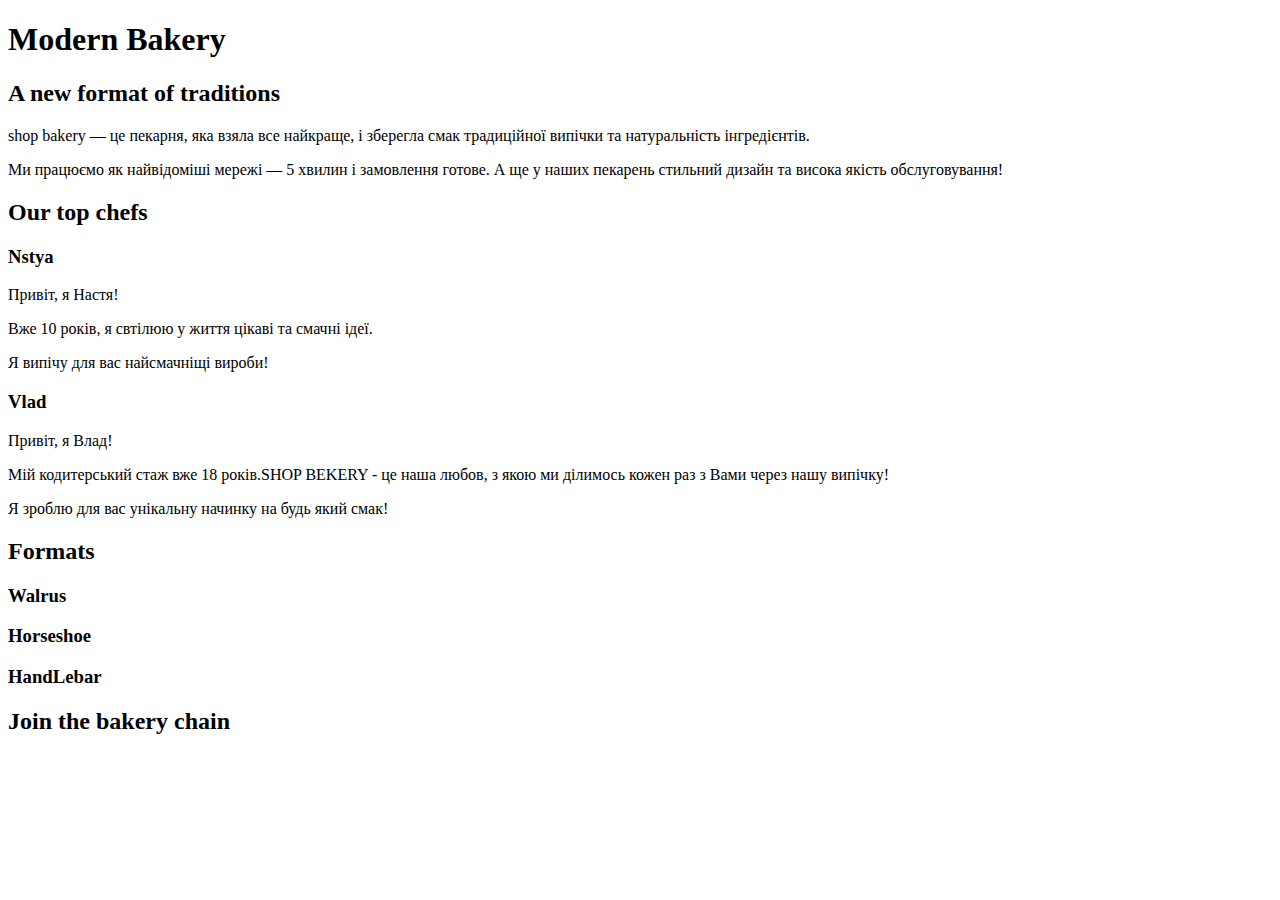
==== index.html @ a4361ac1 "Add files via upload" ====
<!DOCTYPE html>
<html lang="uk">
  <head>
    <meta charset="UTF-8" />
    <meta name="viewport" content="width=device-width, initial-scale=1.0" />
    <title>Modern Bakery</title>
  </head>

  <body>
    <header>
      <nav>
        <!-- logo andmenu -->
      </nav>
      <!-- call to action -->
    </header>
    <main>
      <section>
        <h1>Modern Bakery</h1>
      </section>
      <section>
        <h2>A new format of traditions</h2>
        <p>
          <span>shop bakery</span> — це пекарня, яка взяла все найкраще, і
          зберегла смак традиційної випічки та натуральність інгредієнтів.
        </p>
        <p>
          Ми працюємо як найвідоміші мережі —
          <span>5 хвилин і замовлення готове</span>. А ще у наших пекарень
          стильний дизайн та висока якість обслуговування!
        </p>
      </section>
      <section>
        <h2>Our top chefs</h2>
        <article>
          <h3>Nstya</h3>
          <p>Привіт, я Настя!</p>
          <p>Вже 10 років, я свтілюю у життя цікаві та смачні ідеї.</p>
          <p>Я випічу для вас найсмачніщі вироби!</p>
        </article>
        <article>
          <h3>Vlad</h3>
          <p>Привіт, я Влад!</p>
          <p>
            Мій кодитерський стаж вже 18 років.SHOP BEKERY - це наша любов, з
            якою ми ділимось кожен раз з Вами через нашу випічку!
          </p>
          <p>Я зроблю для вас унікальну начинку на будь який смак!</p>
        </article>
      </section>
      <section>
        <h2>Formats</h2>
        <article>
          <h3 lang="en">Walrus</h3>
        </article>
        <article>
          <h3 lang="en">Horseshoe</h3>
        </article>
        <article>
          <h3 lang="en">HandLebar</h3>
        </article>
      </section>
      <section>
        <h2>Join the bakery chain</h2>
      </section>
    </main>
    <footer></footer>
  </body>
</html>
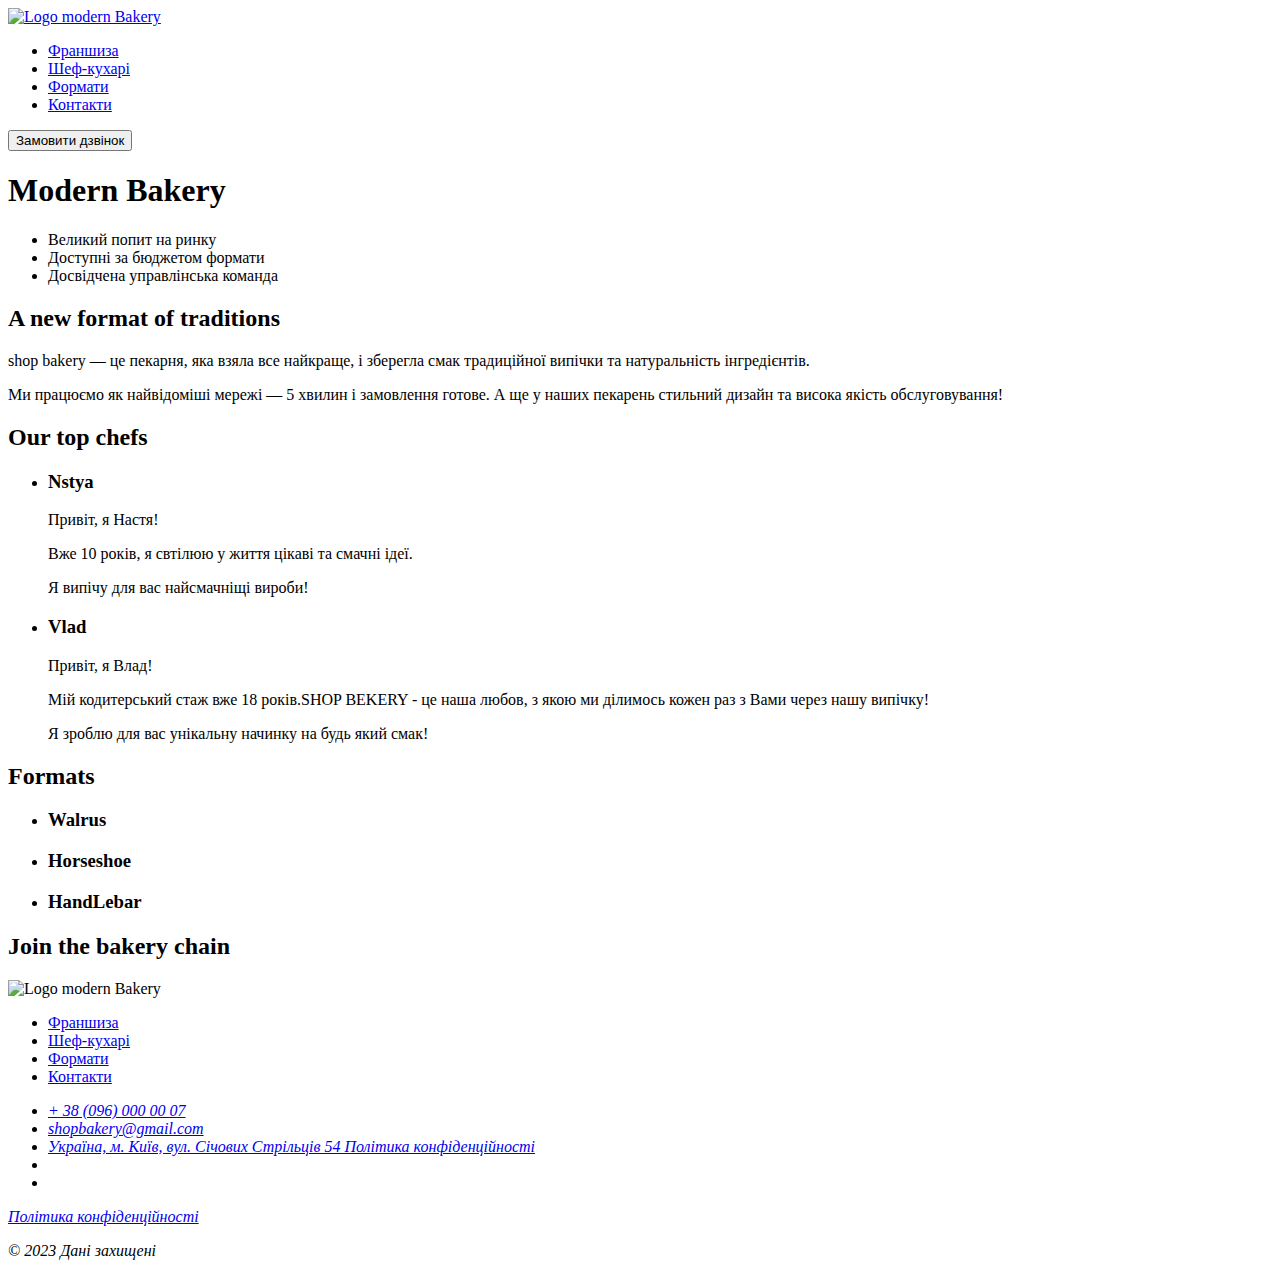
==== commit edfe150e: "Add files via upload" ====
--- a/index.html
+++ b/index.html
@@ -9,15 +9,29 @@
   <body>
     <header>
       <nav>
-        <!-- logo andmenu -->
+        <a href="#">
+          <img src="./imeges/logo.svg" alt=" Logo modern Bakery" />
+        </a>
+
+        <ul>
+          <li><a href="#">Франшиза</a></li>
+          <li><a href="#">Шеф-кухарі</a></li>
+          <li><a href="#">Формати</a></li>
+          <li><a href="#">Контакти</a></li>
+        </ul>
       </nav>
-      <!-- call to action -->
+      <button type="button">Замовити дзвінок</button>
     </header>
     <main>
       <section>
         <h1>Modern Bakery</h1>
       </section>
       <section>
+        <ul>
+          <li>Великий попит на ринку</li>
+          <li>Доступні за бюджетом формати</li>
+          <li>Досвідчена управлінська команда</li>
+        </ul>
         <h2>A new format of traditions</h2>
         <p>
           <span>shop bakery</span> — це пекарня, яка взяла все найкраще, і
@@ -31,38 +45,88 @@
       </section>
       <section>
         <h2>Our top chefs</h2>
-        <article>
-          <h3>Nstya</h3>
-          <p>Привіт, я Настя!</p>
-          <p>Вже 10 років, я свтілюю у життя цікаві та смачні ідеї.</p>
-          <p>Я випічу для вас найсмачніщі вироби!</p>
-        </article>
-        <article>
-          <h3>Vlad</h3>
-          <p>Привіт, я Влад!</p>
-          <p>
-            Мій кодитерський стаж вже 18 років.SHOP BEKERY - це наша любов, з
-            якою ми ділимось кожен раз з Вами через нашу випічку!
-          </p>
-          <p>Я зроблю для вас унікальну начинку на будь який смак!</p>
-        </article>
+        <ul>
+          <li>
+            <article>
+              <h3>Nstya</h3>
+              <p>Привіт, я Настя!</p>
+              <p>Вже 10 років, я свтілюю у життя цікаві та смачні ідеї.</p>
+              <p>Я випічу для вас найсмачніщі вироби!</p>
+            </article>
+          </li>
+          <li>
+            <article>
+              <h3>Vlad</h3>
+              <p>Привіт, я Влад!</p>
+              <p>
+                Мій кодитерський стаж вже 18 років.SHOP BEKERY - це наша любов,
+                з якою ми ділимось кожен раз з Вами через нашу випічку!
+              </p>
+              <p>Я зроблю для вас унікальну начинку на будь який смак!</p>
+            </article>
+          </li>
+        </ul>
       </section>
       <section>
         <h2>Formats</h2>
-        <article>
-          <h3 lang="en">Walrus</h3>
-        </article>
-        <article>
-          <h3 lang="en">Horseshoe</h3>
-        </article>
-        <article>
-          <h3 lang="en">HandLebar</h3>
-        </article>
+        <ul>
+          <li>
+            <article>
+              <h3 lang="en">Walrus</h3>
+            </article>
+          </li>
+          <li>
+            <article>
+              <h3 lang="en">Horseshoe</h3>
+            </article>
+          </li>
+          <li>
+            <article>
+              <h3 lang="en">HandLebar</h3>
+            </article>
+          </li>
+        </ul>
       </section>
       <section>
         <h2>Join the bakery chain</h2>
       </section>
     </main>
-    <footer></footer>
+    <footer>
+      <nav>
+        <img src="./imeges/logo.svg" alt=" Logo modern Bakery" />
+        <ul>
+          <li><a href="#">Франшиза</a></li>
+          <li><a href="#">Шеф-кухарі</a></li>
+          <li><a href="#">Формати</a></li>
+          <li><a href="#">Контакти</a></li>
+        </ul>
+      </nav>
+      <address>
+        <ul>
+          <li><a href="tel:+380960000007">+ 38 (096) 000 00 07</a></li>
+          <li>
+            <a href="mailto:shopbakery@gmail.com">shopbakery@gmail.com</a>
+          </li>
+          <li>
+            <a href="https://maps.app.goo.gl/or62ycUtykwiaxdE9" target="_blank"
+              >Україна, м. Київ, вул. Січових Стрільців 54 Політика
+              конфіденційності
+            </a>
+          </li>
+          <li>
+            <a href="#">
+              <!-- FAcebook icon -->
+            </a>
+          </li>
+          <li>
+            <a href="#">
+              <!-- Instagram icon -->
+            </a>
+          </li>
+        </ul>
+        <a href="#" target="_blank">Політика конфіденційності</a>
+        <p>© 2023 Дані захищені</p>
+      </address>
+    </footer>
   </body>
 </html>
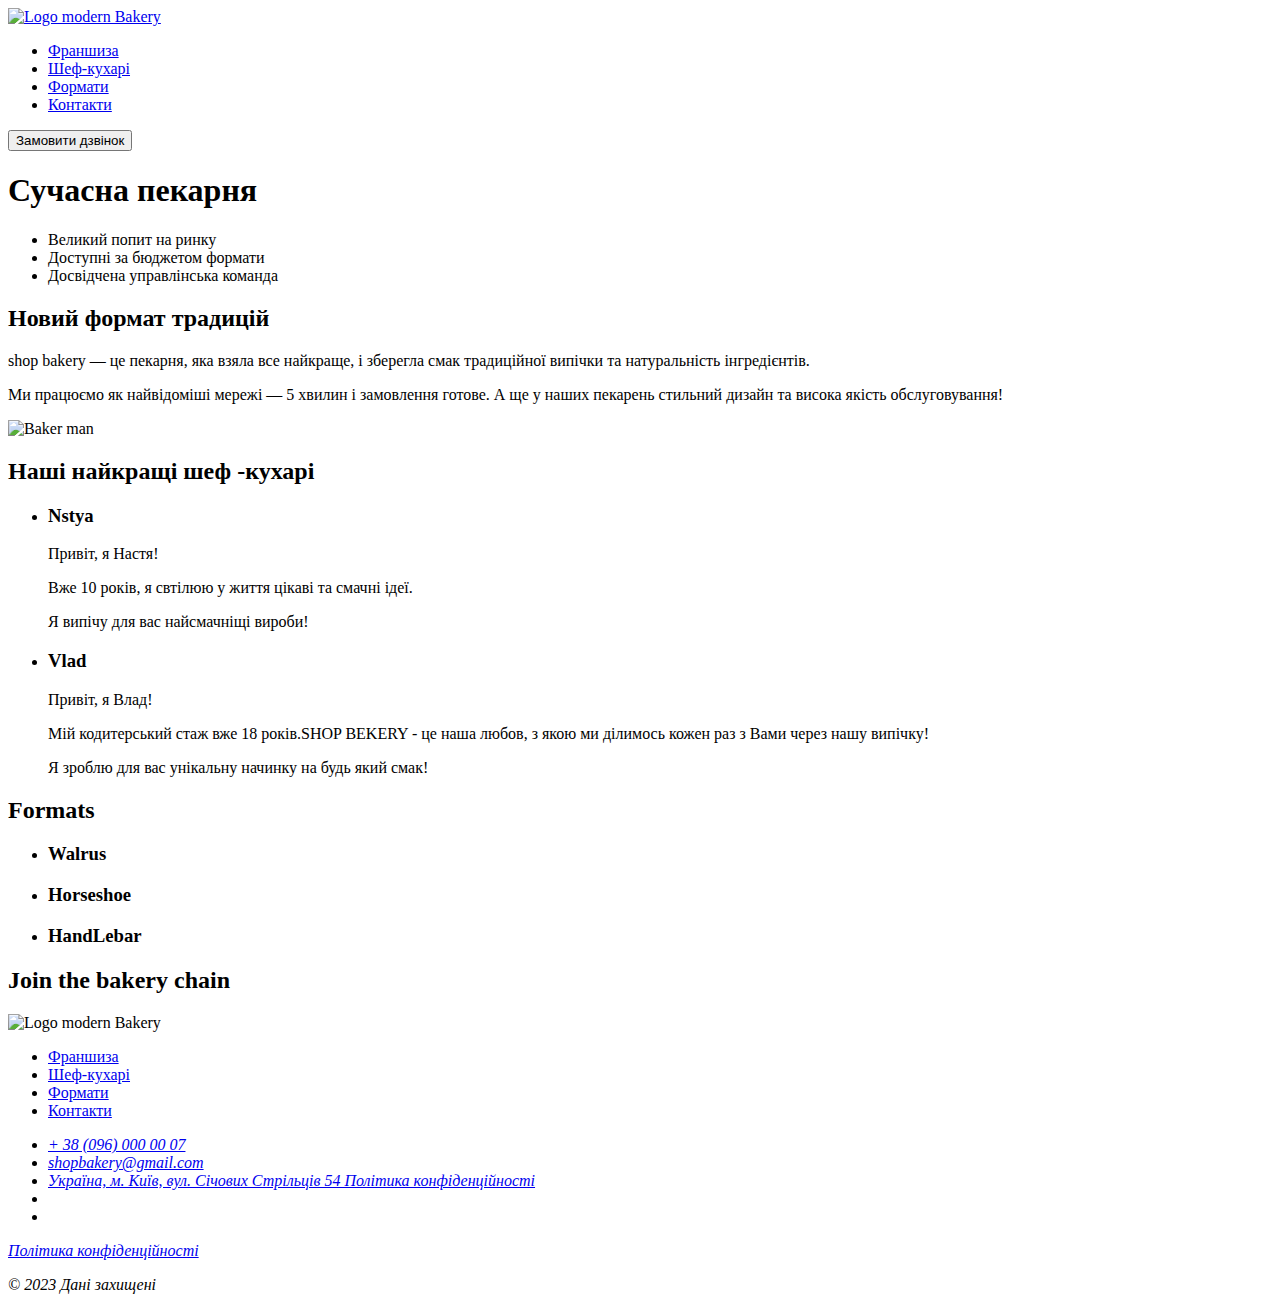
==== commit e15792f1: "Add files via upload" ====
--- a/index.html
+++ b/index.html
@@ -24,7 +24,7 @@
     </header>
     <main>
       <section>
-        <h1>Modern Bakery</h1>
+        <h1>Сучасна пекарня</h1>
       </section>
       <section>
         <ul>
@@ -32,7 +32,7 @@
           <li>Доступні за бюджетом формати</li>
           <li>Досвідчена управлінська команда</li>
         </ul>
-        <h2>A new format of traditions</h2>
+        <h2>Новий формат традицій</h2>
         <p>
           <span>shop bakery</span> — це пекарня, яка взяла все найкраще, і
           зберегла смак традиційної випічки та натуральність інгредієнтів.
@@ -42,9 +42,10 @@
           <span>5 хвилин і замовлення готове</span>. А ще у наших пекарень
           стильний дизайн та висока якість обслуговування!
         </p>
+        <img src="imeges/baker man.jpg.jpg" alt="Baker man" />
       </section>
       <section>
-        <h2>Our top chefs</h2>
+        <h2>Наші найкращі шеф -кухарі</h2>
         <ul>
           <li>
             <article>
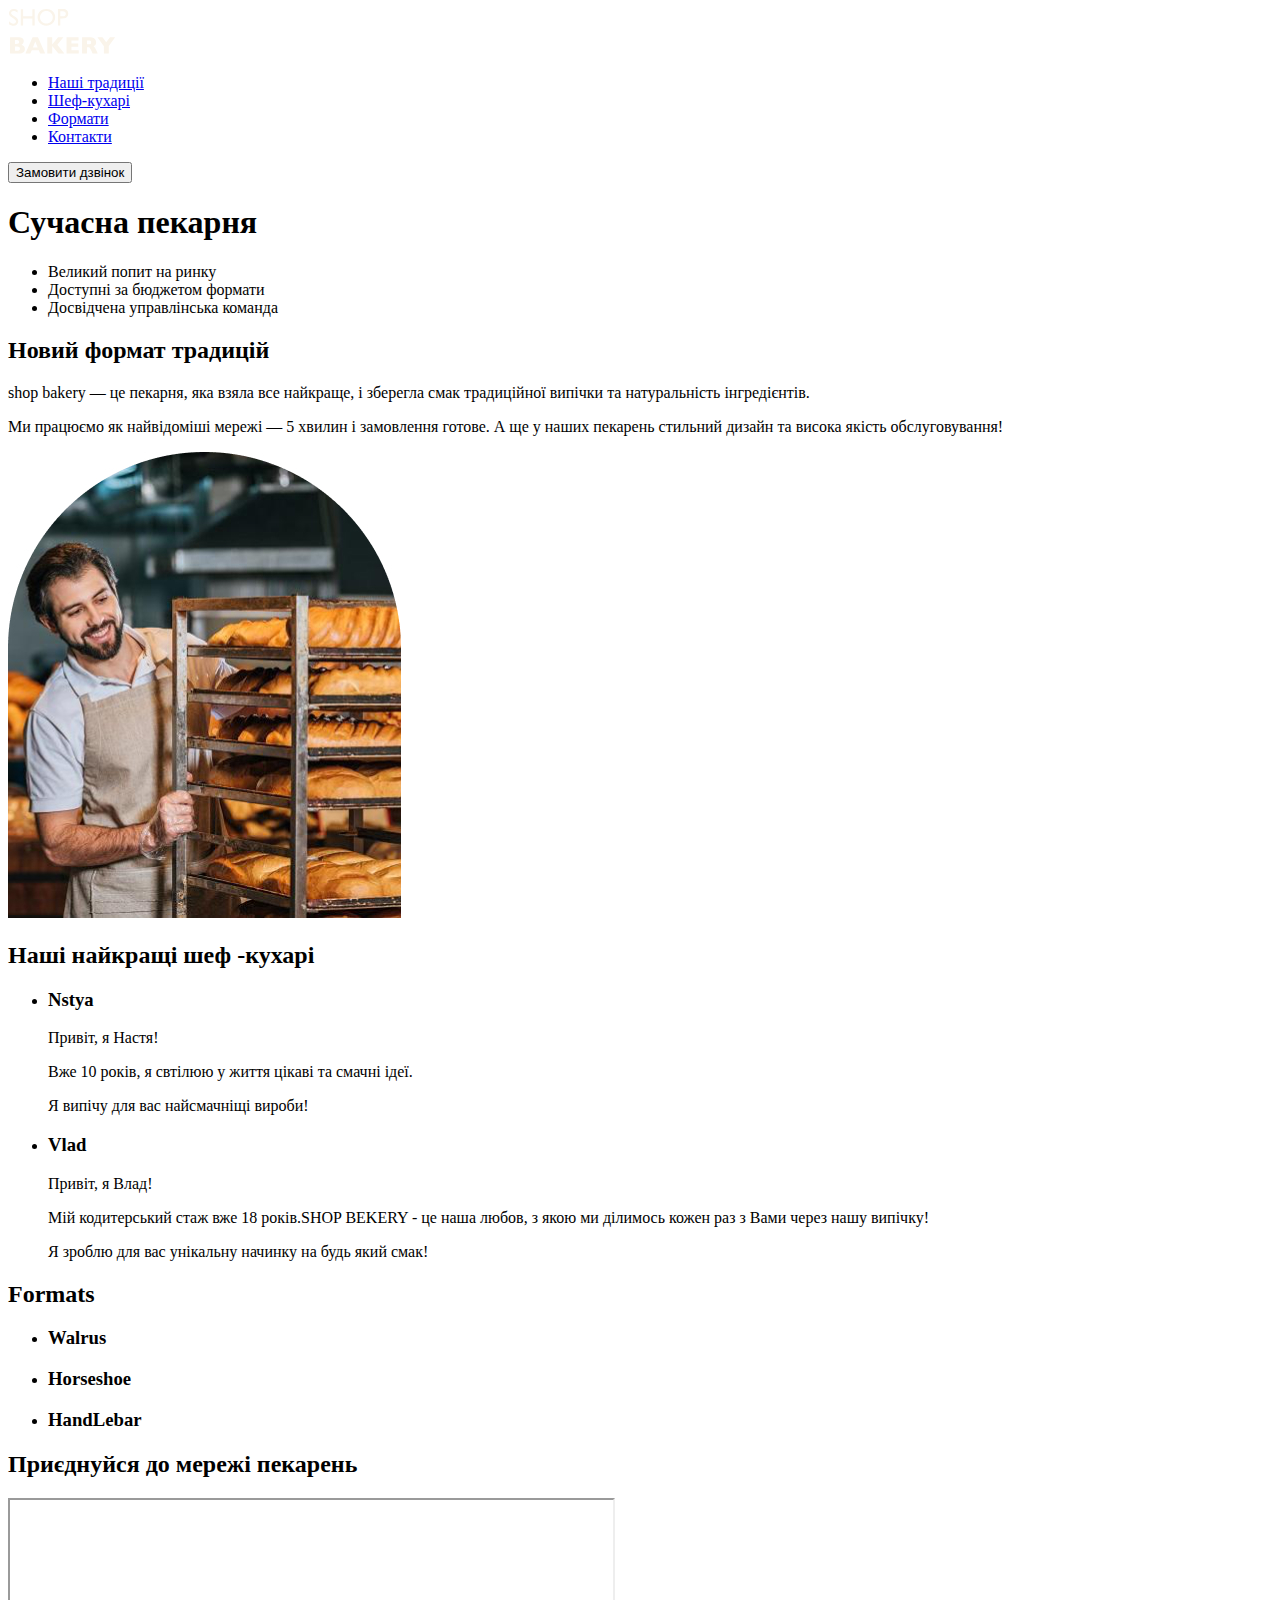
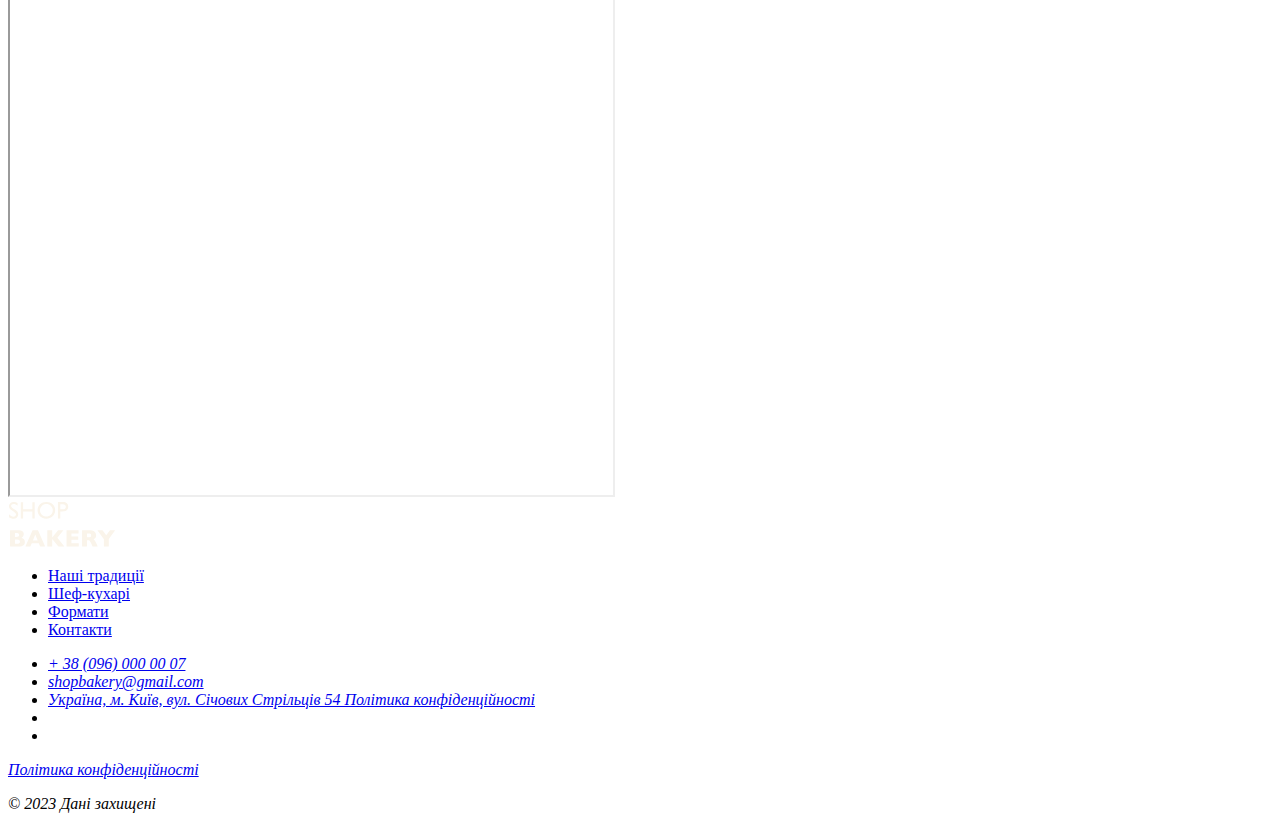
==== commit 4809449e: "Add files via upload" ====
--- a/index.html
+++ b/index.html
@@ -9,15 +9,15 @@
   <body>
     <header>
       <nav>
-        <a href="#">
+        <a href="/">
           <img src="./imeges/logo.svg" alt=" Logo modern Bakery" />
         </a>
 
         <ul>
-          <li><a href="#">Франшиза</a></li>
-          <li><a href="#">Шеф-кухарі</a></li>
-          <li><a href="#">Формати</a></li>
-          <li><a href="#">Контакти</a></li>
+          <li><a href="#traditions-section">Наші традиції</a></li>
+          <li><a href="#chefs-section">Шеф-кухарі</a></li>
+          <li><a href="#formats-section">Формати</a></li>
+          <li><a href="#contact-section">Контакти</a></li>
         </ul>
       </nav>
       <button type="button">Замовити дзвінок</button>
@@ -26,7 +26,7 @@
       <section>
         <h1>Сучасна пекарня</h1>
       </section>
-      <section>
+      <section id="traditions-section">
         <ul>
           <li>Великий попит на ринку</li>
           <li>Доступні за бюджетом формати</li>
@@ -44,7 +44,7 @@
         </p>
         <img src="imeges/baker man.jpg.jpg" alt="Baker man" />
       </section>
-      <section>
+      <section id="chefs-section">
         <h2>Наші найкращі шеф -кухарі</h2>
         <ul>
           <li>
@@ -68,7 +68,7 @@
           </li>
         </ul>
       </section>
-      <section>
+      <section id="formats-section">
         <h2>Formats</h2>
         <ul>
           <li>
@@ -88,15 +88,23 @@
           </li>
         </ul>
       </section>
-      <section>
-        <h2>Join the bakery chain</h2>
+      <section id="contact-section">
+        <h2>Приєднуйся до мережі пекарень</h2>
+        <iframe
+          src="https://www.google.com/maps/embed?pb=!1m18!1m12!1m3!1d2540.1638746283247!2d30.4866200797157!3d50.45667302414618!2m3!1f0!2f0!3f0!3m2!1i1024!2i768!4f13.1!3m3!1m2!1s0x40d4ce637bfe1717%3A0x5370c2254ad1b952!2z0YPQuy4g0KHQtdGH0LXQstGL0YUg0KHRgtGA0LXQu9GM0YbQvtCyLCA1NCwg0JrQuNC10LIsINCj0LrRgNCw0LjQvdCwLCAwMjAwMA!5e0!3m2!1sru!2suk!4v1698495047572!5m2!1sru!2suk"
+          width="603"
+          height="595"
+          allowfullscreen=""
+          loading="lazy"
+          referrerpolicy="no-referrer-when-downgrade"
+        ></iframe>
       </section>
     </main>
     <footer>
       <nav>
         <img src="./imeges/logo.svg" alt=" Logo modern Bakery" />
         <ul>
-          <li><a href="#">Франшиза</a></li>
+          <li><a href="#">Наші традиції</a></li>
           <li><a href="#">Шеф-кухарі</a></li>
           <li><a href="#">Формати</a></li>
           <li><a href="#">Контакти</a></li>
@@ -126,7 +134,7 @@
           </li>
         </ul>
         <a href="#" target="_blank">Політика конфіденційності</a>
-        <p>© 2023 Дані захищені</p>
+        <p>&copy; 2023 Дані захищені</p>
       </address>
     </footer>
   </body>
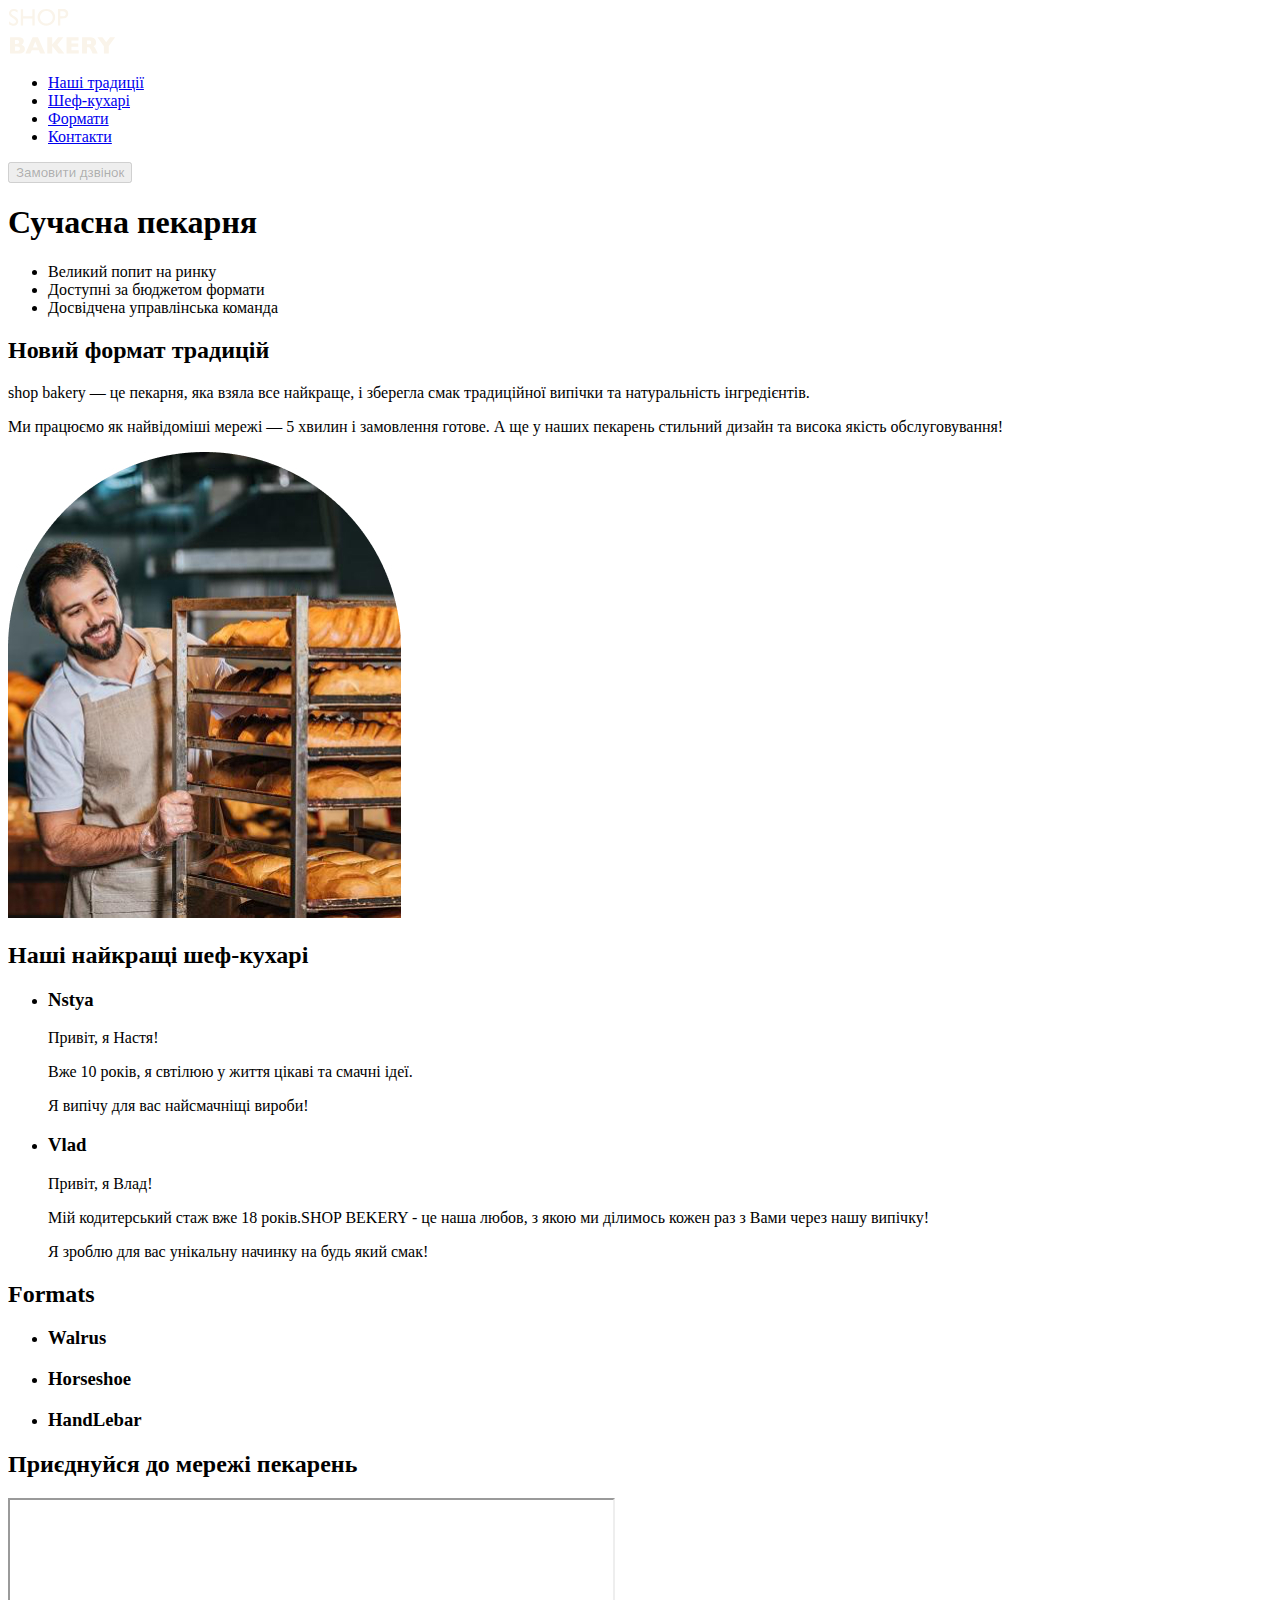
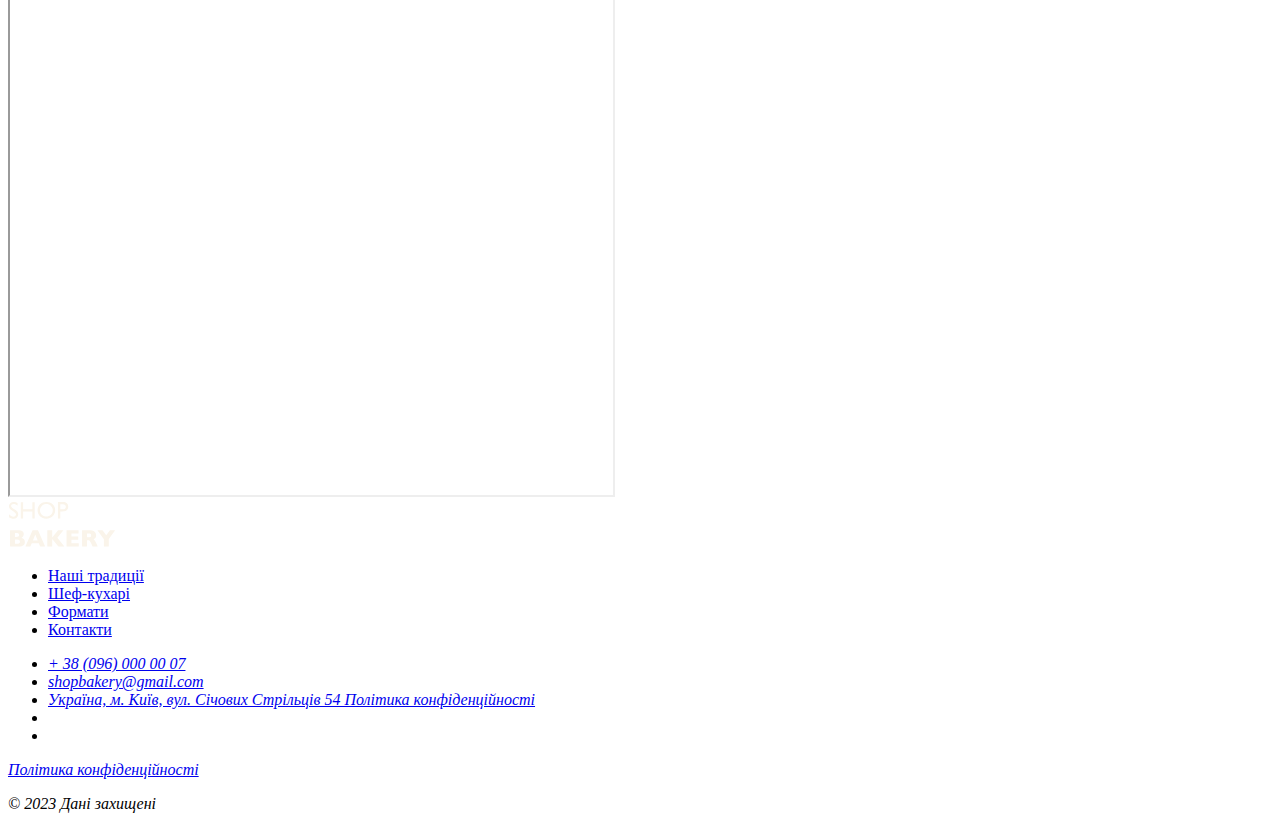
==== commit 0ed35ce0: "Add files via upload" ====
--- a/index.html
+++ b/index.html
@@ -3,7 +3,9 @@
   <head>
     <meta charset="UTF-8" />
     <meta name="viewport" content="width=device-width, initial-scale=1.0" />
-    <title>Modern Bakery</title>
+    <title>Сучасна пекарня</title>
+    <style></style>
+    <link rel="stylesheet" href="./css/styles.css" />
   </head>
 
   <body>
@@ -14,25 +16,27 @@
         </a>
 
         <ul>
-          <li><a href="#traditions-section">Наші традиції</a></li>
-          <li><a href="#chefs-section">Шеф-кухарі</a></li>
-          <li><a href="#formats-section">Формати</a></li>
-          <li><a href="#contact-section">Контакти</a></li>
+          <li>
+            <a class="link" href="#traditions-section">Наші традиції</a>
+          </li>
+          <li><a class="link" href="#chefs-section">Шеф-кухарі</a></li>
+          <li><a class="link" href="#formats-section">Формати</a></li>
+          <li><a class="link" href="#contact-section">Контакти</a></li>
         </ul>
       </nav>
-      <button type="button">Замовити дзвінок</button>
+      <button class="button" type="button" disabled>Замовити дзвінок</button>
     </header>
     <main>
-      <section>
-        <h1>Сучасна пекарня</h1>
+      <section class="main-section">
+        <h1 class="hero-title"><span class="accent">Сучасна </span>пекарня</h1>
       </section>
       <section id="traditions-section">
-        <ul>
+        <ul class="advantages-list">
           <li>Великий попит на ринку</li>
           <li>Доступні за бюджетом формати</li>
           <li>Досвідчена управлінська команда</li>
         </ul>
-        <h2>Новий формат традицій</h2>
+        <h2 class="section-title">Новий формат традицій</h2>
         <p>
           <span>shop bakery</span> — це пекарня, яка взяла все найкраще, і
           зберегла смак традиційної випічки та натуральність інгредієнтів.
@@ -45,7 +49,9 @@
         <img src="imeges/baker man.jpg.jpg" alt="Baker man" />
       </section>
       <section id="chefs-section">
-        <h2>Наші найкращі шеф -кухарі</h2>
+        <h2 class="section-title">
+          Наші найкращі<span class="accent"> шеф-кухарі</span>
+        </h2>
         <ul>
           <li>
             <article>
@@ -69,7 +75,7 @@
         </ul>
       </section>
       <section id="formats-section">
-        <h2>Formats</h2>
+        <h2 class="section-title">Formats</h2>
         <ul>
           <li>
             <article>
@@ -89,7 +95,7 @@
         </ul>
       </section>
       <section id="contact-section">
-        <h2>Приєднуйся до мережі пекарень</h2>
+        <h2 class="section-title">Приєднуйся до мережі пекарень</h2>
         <iframe
           src="https://www.google.com/maps/embed?pb=!1m18!1m12!1m3!1d2540.1638746283247!2d30.4866200797157!3d50.45667302414618!2m3!1f0!2f0!3f0!3m2!1i1024!2i768!4f13.1!3m3!1m2!1s0x40d4ce637bfe1717%3A0x5370c2254ad1b952!2z0YPQuy4g0KHQtdGH0LXQstGL0YUg0KHRgtGA0LXQu9GM0YbQvtCyLCA1NCwg0JrQuNC10LIsINCj0LrRgNCw0LjQvdCwLCAwMjAwMA!5e0!3m2!1sru!2suk!4v1698495047572!5m2!1sru!2suk"
           width="603"
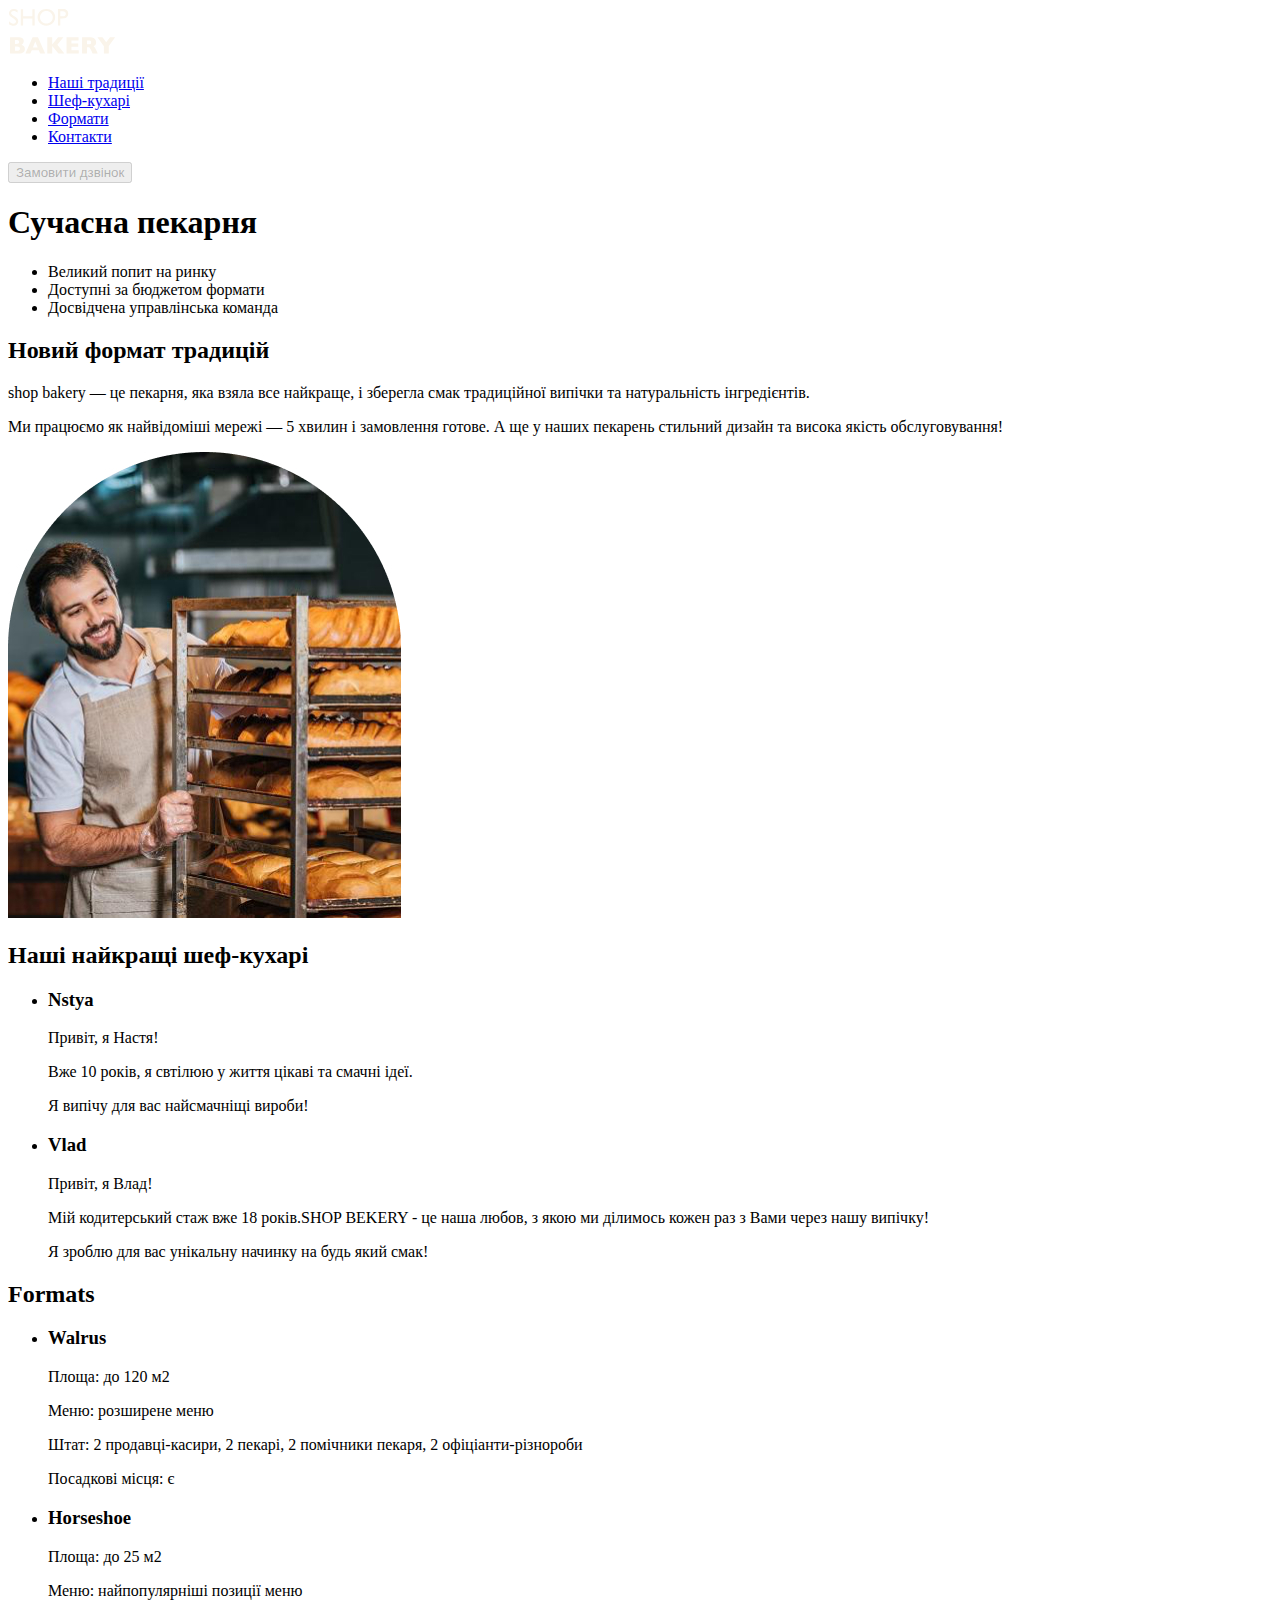
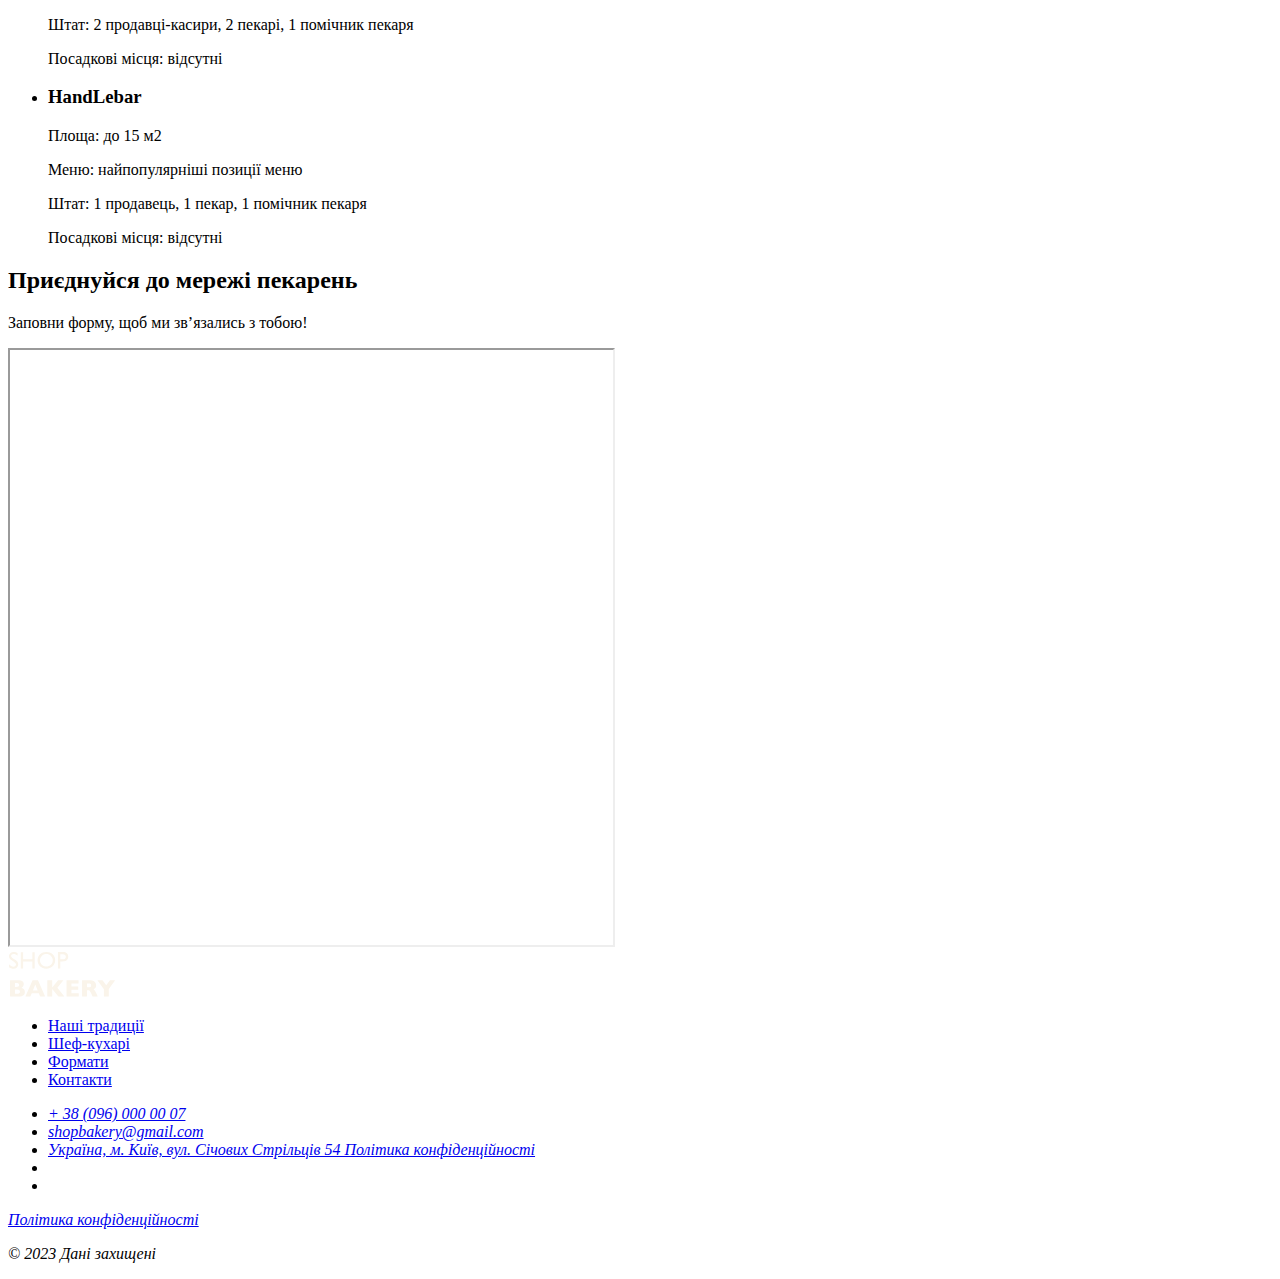
==== commit 8a191bea: "Add files via upload" ====
--- a/index.html
+++ b/index.html
@@ -4,7 +4,14 @@
     <meta charset="UTF-8" />
     <meta name="viewport" content="width=device-width, initial-scale=1.0" />
     <title>Сучасна пекарня</title>
-    <style></style>
+    <!-- fonts -->
+    <!-- <link rel="preconnect" href="https://fonts.googleapis.com" />
+    <link rel="preconnect" href="https://fonts.gstatic.com" crossorigin />
+    <link
+      href="https://fonts.googleapis.com/css2?family=Poppins:wght@300;400;600;900&display=swap"
+      rel="stylesheet"
+    /> -->
+    <!-- styles -->
     <link rel="stylesheet" href="./css/styles.css" />
   </head>
 
@@ -28,23 +35,24 @@
     </header>
     <main>
       <section class="main-section">
-        <h1 class="hero-title"><span class="accent">Сучасна </span>пекарня</h1>
+        <h1 class="hero-title"><span class="accent">Сучасна</span> пекарня</h1>
       </section>
       <section id="traditions-section">
         <ul class="advantages-list">
-          <li>Великий попит на ринку</li>
-          <li>Доступні за бюджетом формати</li>
-          <li>Досвідчена управлінська команда</li>
+          <li class="advantages-item">Великий попит на ринку</li>
+          <li class="advantages-item">Доступні за бюджетом формати</li>
+          <li class="advantages-item">Досвідчена управлінська команда</li>
         </ul>
         <h2 class="section-title">Новий формат традицій</h2>
-        <p>
-          <span>shop bakery</span> — це пекарня, яка взяла все найкраще, і
-          зберегла смак традиційної випічки та натуральність інгредієнтів.
+        <p class="tradition-text">
+          <span class="brand uppercase">shop bakery</span> — це пекарня, яка
+          взяла все найкраще, і зберегла смак традиційної випічки та
+          натуральність інгредієнтів.
         </p>
-        <p>
+        <p class="tradition-text">
           Ми працюємо як найвідоміші мережі —
-          <span>5 хвилин і замовлення готове</span>. А ще у наших пекарень
-          стильний дизайн та висока якість обслуговування!
+          <span class="brand">5 хвилин і замовлення готове</span>. А ще у наших
+          пекарень стильний дизайн та висока якість обслуговування!
         </p>
         <img src="imeges/baker man.jpg.jpg" alt="Baker man" />
       </section>
@@ -55,7 +63,7 @@
         <ul>
           <li>
             <article>
-              <h3>Nstya</h3>
+              <h3 class="chef-title">Nstya</h3>
               <p>Привіт, я Настя!</p>
               <p>Вже 10 років, я свтілюю у життя цікаві та смачні ідеї.</p>
               <p>Я випічу для вас найсмачніщі вироби!</p>
@@ -63,7 +71,7 @@
           </li>
           <li>
             <article>
-              <h3>Vlad</h3>
+              <h3 class="chef-title">Vlad</h3>
               <p>Привіт, я Влад!</p>
               <p>
                 Мій кодитерський стаж вже 18 років.SHOP BEKERY - це наша любов,
@@ -79,23 +87,49 @@
         <ul>
           <li>
             <article>
-              <h3 lang="en">Walrus</h3>
+              <h3 class="format-title" lang="en">Walrus</h3>
+              <div class="format-text">
+                <p class="format-text">Площа: до 120 м2</p>
+                <p class="format-text">Меню: розширене меню</p>
+                <p class="format-text">
+                  Штат: 2 продавці-касири, 2 пекарі, 2 помічники пекаря, 2
+                  офіціанти-різнороби
+                </p>
+                <p class="format-text">Посадкові місця: є</p>
+              </div>
             </article>
           </li>
           <li>
             <article>
-              <h3 lang="en">Horseshoe</h3>
+              <h3 class="format-title" lang="en">Horseshoe</h3>
+              <div class="format-text">
+                <p class="format-text">Площа: до 25 м2</p>
+                <p class="format-text">Меню: найпопулярніші позиції меню</p>
+                <p class="format-text">
+                  Штат: 2 продавці-касири, 2 пекарі, 1 помічник пекаря
+                </p>
+                <p class="format-text">Посадкові місця: відсутні</p>
+              </div>
             </article>
           </li>
           <li>
             <article>
-              <h3 lang="en">HandLebar</h3>
+              <h3 class="format-title" lang="en">HandLebar</h3>
+              <div>
+                <p class="format-text">Площа: до 15 м2</p>
+                <p class="format-text">Меню: найпопулярніші позиції меню</p>
+                <p class="format-text">
+                  Штат: 1 продавець, 1 пекар, 1 помічник пекаря
+                </p>
+                <p class="format-text">Посадкові місця: відсутні</p>
+              </div>
             </article>
           </li>
         </ul>
       </section>
       <section id="contact-section">
         <h2 class="section-title">Приєднуйся до мережі пекарень</h2>
+        <p>Заповни форму, щоб ми звʼязались з тобою!</p>
         <iframe
           src="https://www.google.com/maps/embed?pb=!1m18!1m12!1m3!1d2540.1638746283247!2d30.4866200797157!3d50.45667302414618!2m3!1f0!2f0!3f0!3m2!1i1024!2i768!4f13.1!3m3!1m2!1s0x40d4ce637bfe1717%3A0x5370c2254ad1b952!2z0YPQuy4g0KHQtdGH0LXQstGL0YUg0KHRgtGA0LXQu9GM0YbQvtCyLCA1NCwg0JrQuNC10LIsINCj0LrRgNCw0LjQvdCwLCAwMjAwMA!5e0!3m2!1sru!2suk!4v1698495047572!5m2!1sru!2suk"
           width="603"
@@ -110,20 +144,29 @@
       <nav>
         <img src="./imeges/logo.svg" alt=" Logo modern Bakery" />
         <ul>
-          <li><a href="#">Наші традиції</a></li>
-          <li><a href="#">Шеф-кухарі</a></li>
-          <li><a href="#">Формати</a></li>
-          <li><a href="#">Контакти</a></li>
+          <li><a class="link" href="#">Наші традиції</a></li>
+          <li><a class="link" href="#">Шеф-кухарі</a></li>
+          <li><a class="link" href="#">Формати</a></li>
+          <li><a class="link" href="#">Контакти</a></li>
         </ul>
       </nav>
       <address>
         <ul>
-          <li><a href="tel:+380960000007">+ 38 (096) 000 00 07</a></li>
           <li>
-            <a href="mailto:shopbakery@gmail.com">shopbakery@gmail.com</a>
+            <a class="address-link" href="tel:+380960000007"
+              >+ 38 (096) 000 00 07</a
+            >
           </li>
           <li>
-            <a href="https://maps.app.goo.gl/or62ycUtykwiaxdE9" target="_blank"
+            <a class="address-link" href="mailto:shopbakery@gmail.com"
+              >shopbakery@gmail.com</a
+            >
+          </li>
+          <li>
+            <a
+              class="address-link"
+              href="https://maps.app.goo.gl/or62ycUtykwiaxdE9"
+              target="_blank"
               >Україна, м. Київ, вул. Січових Стрільців 54 Політика
               конфіденційності
             </a>
@@ -139,8 +182,10 @@
             </a>
           </li>
         </ul>
-        <a href="#" target="_blank">Політика конфіденційності</a>
-        <p>&copy; 2023 Дані захищені</p>
+        <a class="address-link" href="#" target="_blank"
+          >Політика конфіденційності</a
+        >
+        <p class="address-copyright">&copy; 2023 Дані захищені</p>
       </address>
     </footer>
   </body>
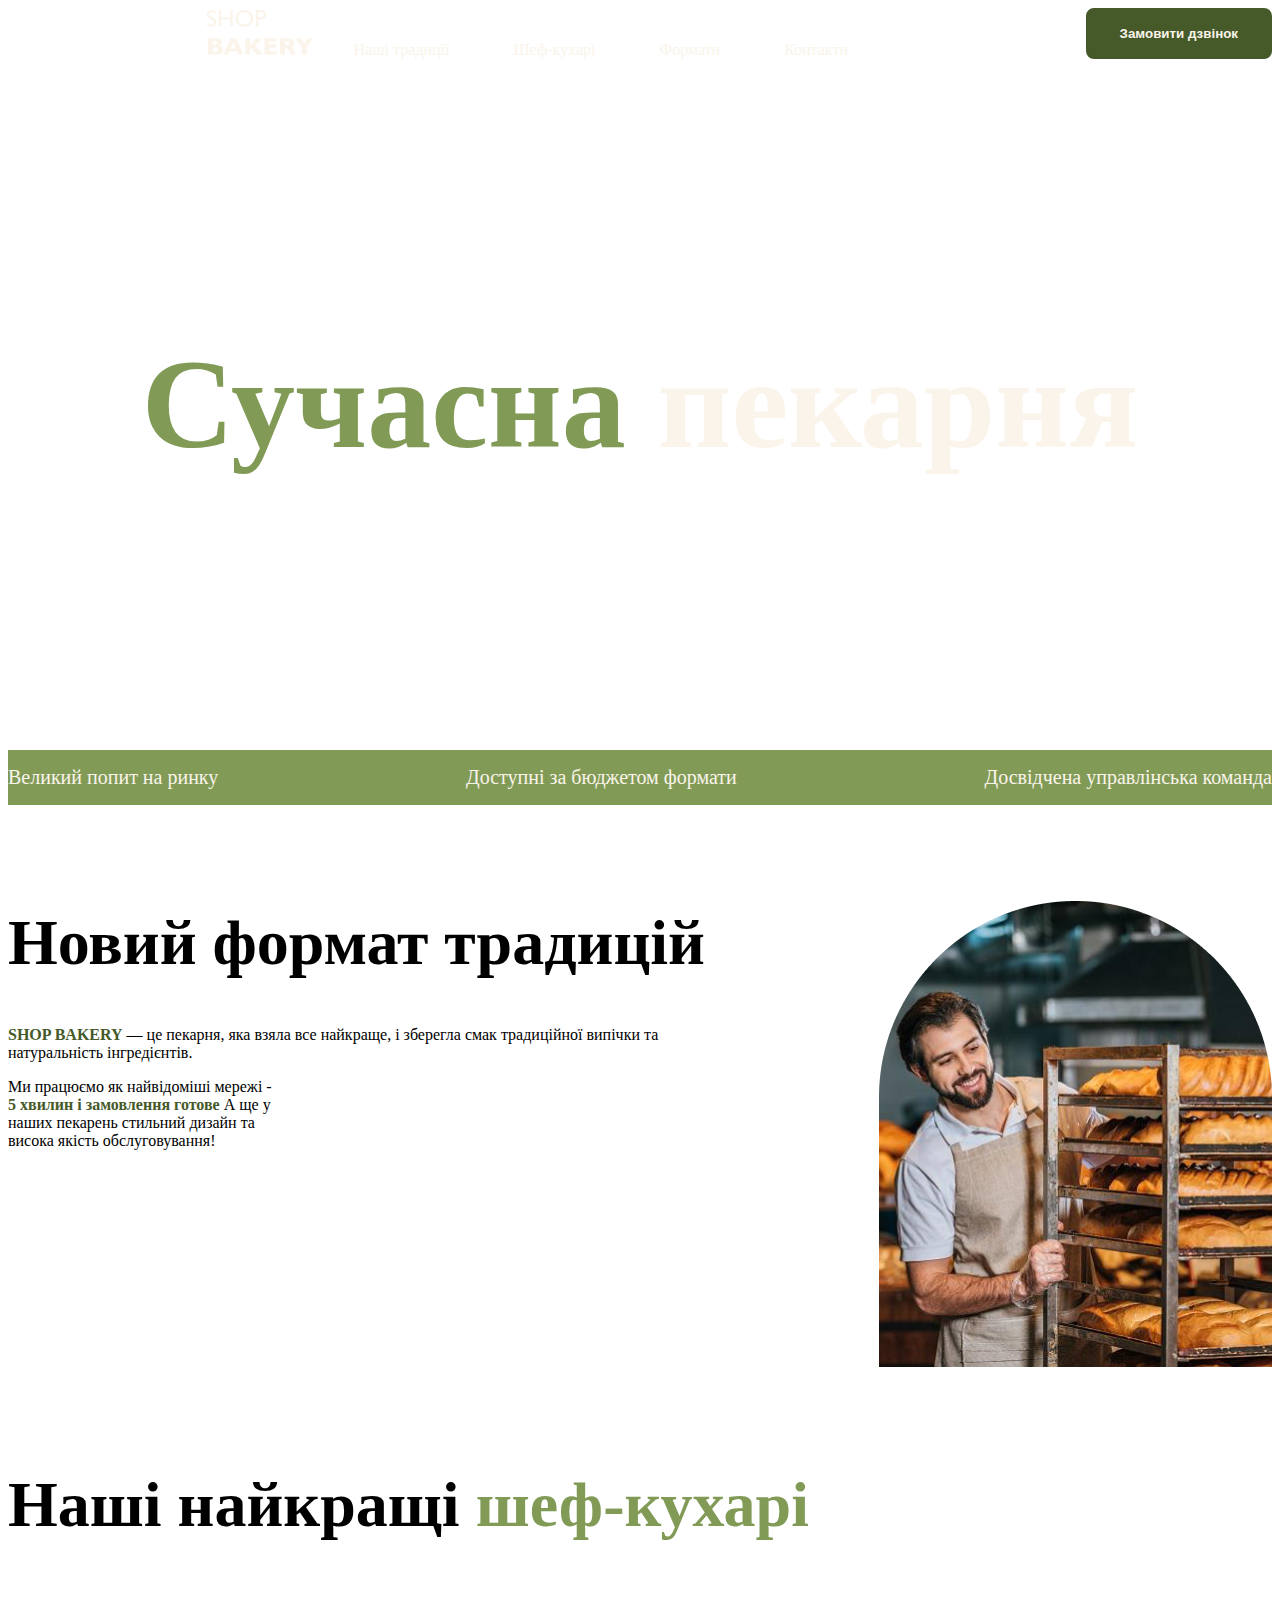
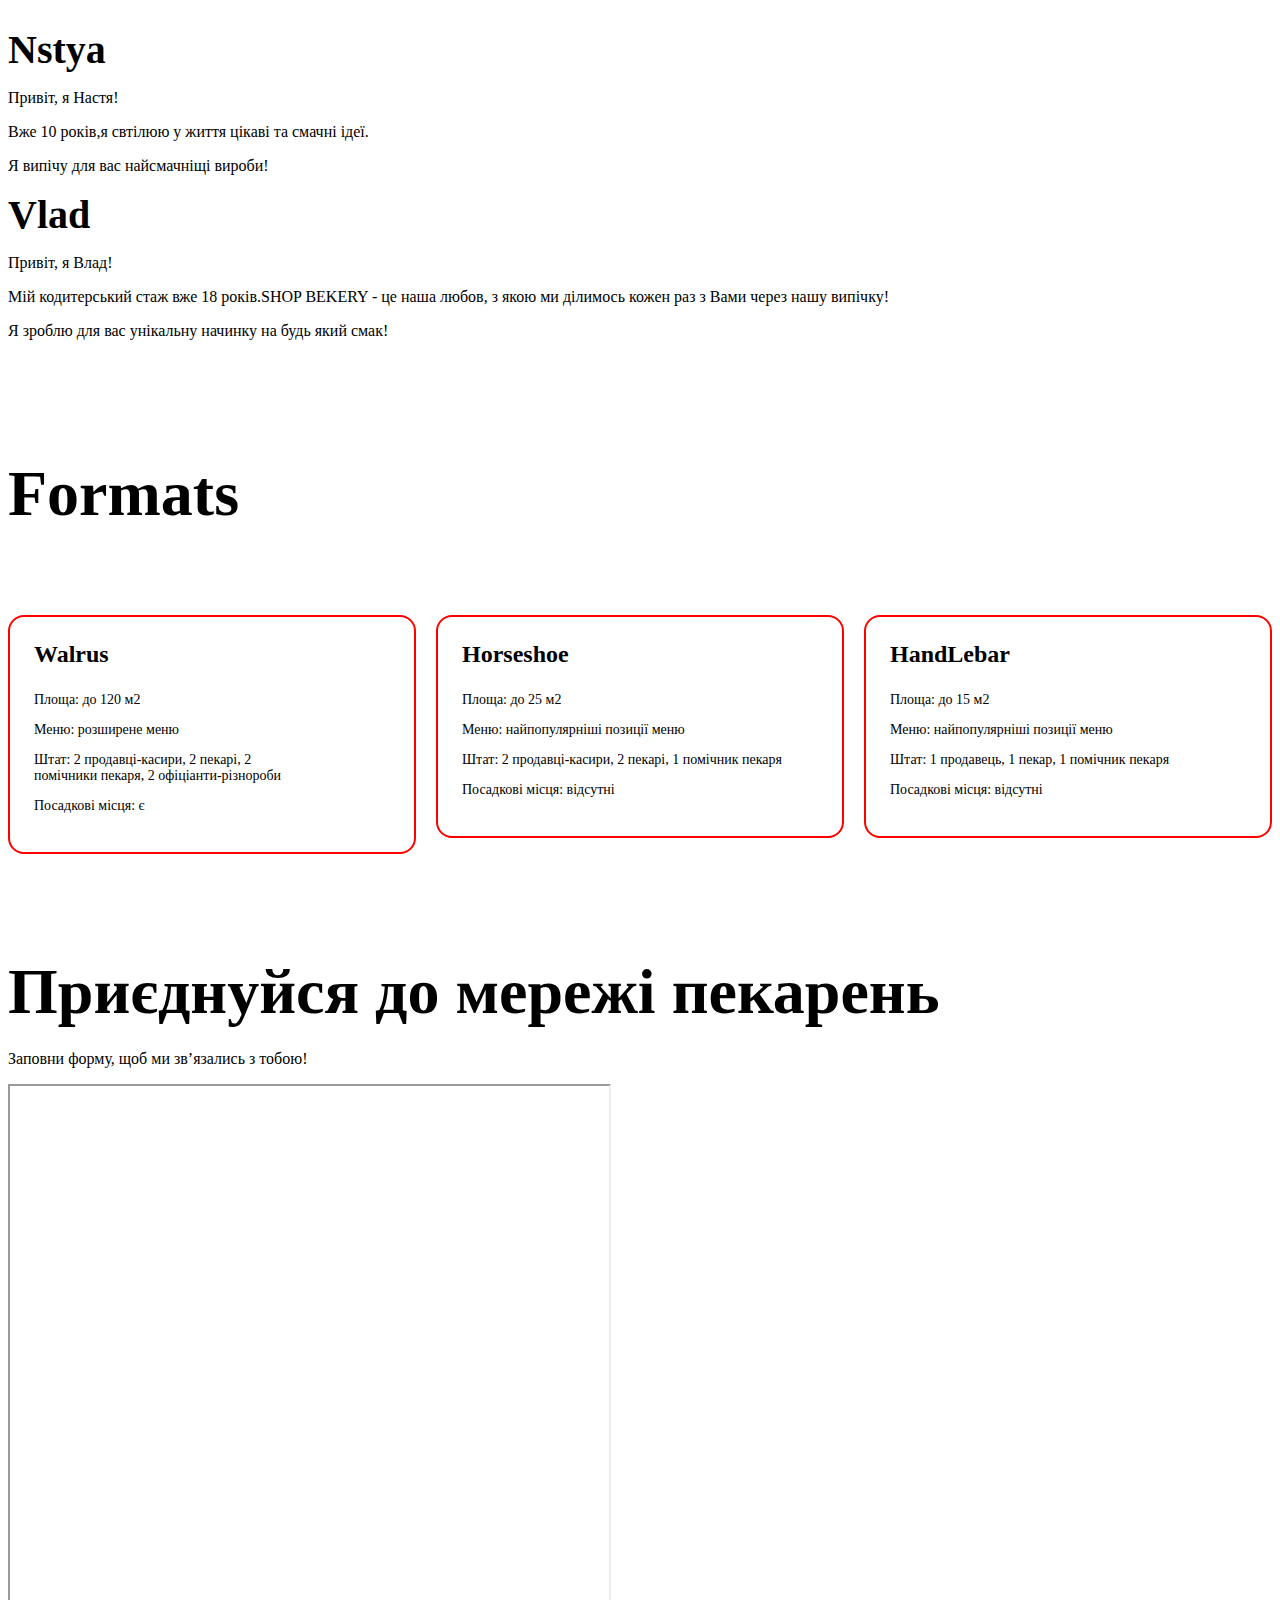
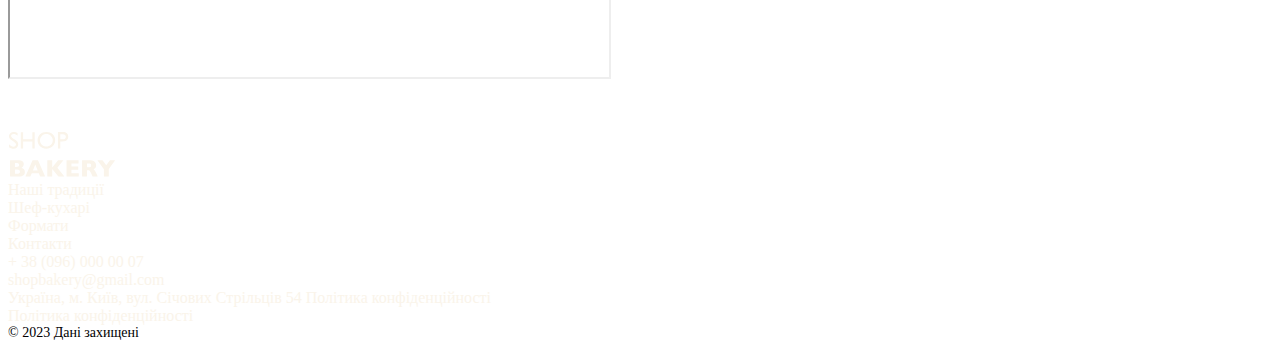
==== commit 2bf3d872: "Add files via upload" ====
--- a/index.html
+++ b/index.html
@@ -14,179 +14,210 @@
     <!-- styles -->
     <link rel="stylesheet" href="./css/styles.css" />
   </head>
-
   <body>
     <header>
-      <nav>
-        <a href="/">
-          <img src="./imeges/logo.svg" alt=" Logo modern Bakery" />
-        </a>
-
-        <ul>
-          <li>
-            <a class="link" href="#traditions-section">Наші традиції</a>
-          </li>
-          <li><a class="link" href="#chefs-section">Шеф-кухарі</a></li>
-          <li><a class="link" href="#formats-section">Формати</a></li>
-          <li><a class="link" href="#contact-section">Контакти</a></li>
-        </ul>
-      </nav>
-      <button class="button" type="button" disabled>Замовити дзвінок</button>
+      <div class="container">
+        <div class="header-container">
+          <nav class="header-nav">
+            <a href="/">
+              <img src="./imeges/logo.svg" alt="Logo modern Bakery" />
+            </a>
+            <ul class="header-menu">
+              <li>
+                <a class="link" href="#traditions-section">Наші традиції</a>
+              </li>
+              <li><a class="link" href="#chefs-section">Шеф-кухарі</a></li>
+              <li><a class="link" href="#formats-section">Формати</a></li>
+              <li><a class="link" href="#contact-section">Контакти</a></li>
+            </ul>
+          </nav>
+          <button class="button" type="button" disabled>
+            Замовити дзвінок
+          </button>
+        </div>
+      </div>
     </header>
     <main>
-      <section class="main-section">
-        <h1 class="hero-title"><span class="accent">Сучасна</span> пекарня</h1>
-      </section>
-      <section id="traditions-section">
-        <ul class="advantages-list">
-          <li class="advantages-item">Великий попит на ринку</li>
-          <li class="advantages-item">Доступні за бюджетом формати</li>
-          <li class="advantages-item">Досвідчена управлінська команда</li>
-        </ul>
-        <h2 class="section-title">Новий формат традицій</h2>
-        <p class="tradition-text">
-          <span class="brand uppercase">shop bakery</span> — це пекарня, яка
-          взяла все найкраще, і зберегла смак традиційної випічки та
-          натуральність інгредієнтів.
-        </p>
-        <p class="tradition-text">
-          Ми працюємо як найвідоміші мережі —
-          <span class="brand">5 хвилин і замовлення готове</span>. А ще у наших
-          пекарень стильний дизайн та висока якість обслуговування!
-        </p>
-        <img src="imeges/baker man.jpg.jpg" alt="Baker man" />
-      </section>
-      <section id="chefs-section">
-        <h2 class="section-title">
-          Наші найкращі<span class="accent"> шеф-кухарі</span>
-        </h2>
-        <ul>
-          <li>
-            <article>
-              <h3 class="chef-title">Nstya</h3>
-              <p>Привіт, я Настя!</p>
-              <p>Вже 10 років, я свтілюю у життя цікаві та смачні ідеї.</p>
-              <p>Я випічу для вас найсмачніщі вироби!</p>
-            </article>
-          </li>
-          <li>
-            <article>
-              <h3 class="chef-title">Vlad</h3>
-              <p>Привіт, я Влад!</p>
-              <p>
-                Мій кодитерський стаж вже 18 років.SHOP BEKERY - це наша любов,
-                з якою ми ділимось кожен раз з Вами через нашу випічку!
+      <section class="hero-section">
+        <div class="container">
+          <h1 class="hero-title">
+            <span class="accent">Сучасна</span> пекарня
+          </h1>
+        </div>
+      </section>
+      <section class="advantages-section">
+        <div class="container">
+          <h2 class="visualy-hiden">Наші переваги</h2>
+          <ul class="advantages-list">
+            <li class="advantages-item">Великий попит на ринку</li>
+            <li class="advantages-item">Доступні за бюджетом формати</li>
+            <li class="advantages-item">Досвідчена управлінська команда</li>
+          </ul>
+        </div>
+      </section>
+      <section class="traditions-section section" id="traditions-section">
+        <div class="container">
+          <div class="traditions-container">
+            <div class="traditions-content">
+              <h2 class="traditions-title section-title">
+                Новий формат традицій
+              </h2>
+              <p class="tradition-text">
+                <span class="brand uppercase">shop bakery</span> — це пекарня,
+                яка взяла все найкраще, і зберегла смак традиційної випічки та
+                натуральність інгредієнтів.
               </p>
-              <p>Я зроблю для вас унікальну начинку на будь який смак!</p>
-            </article>
-          </li>
-        </ul>
-      </section>
-      <section id="formats-section">
-        <h2 class="section-title">Formats</h2>
-        <ul>
-          <li>
-            <article>
-              <h3 class="format-title" lang="en">Walrus</h3>
-              <div class="format-text">
-                <p class="format-text">Площа: до 120 м2</p>
-                <p class="format-text">Меню: розширене меню</p>
-                <p class="format-text">
-                  Штат: 2 продавці-касири, 2 пекарі, 2 помічники пекаря, 2
-                  офіціанти-різнороби
+              <p class="tradition-text limited">
+                Ми працюємо як найвідоміші мережі -
+                <span class="brand"> 5 хвилин і замовлення готове </span>А ще у
+                наших пекарень стильний дизайн та висока якість обслуговування!
+              </p>
+            </div>
+            <img src="imeges/baker man.jpg.jpg" alt="Baker man" />
+          </div>
+        </div>
+      </section>
+      <section class="section" id="chefs-section">
+        <div class="container">
+          <h2 class="chefs-title section-title">
+            Наші найкращі<span class="accent"> шеф-кухарі</span>
+          </h2>
+          <ul>
+            <li>
+              <article>
+                <h3 class="chef-title">Nstya</h3>
+                <p>Привіт, я Настя!</p>
+                <p>Вже 10 років,я свтілюю у життя цікаві та смачні ідеї.</p>
+                <p>Я випічу для вас найсмачніщі вироби!</p>
+              </article>
+            </li>
+            <li>
+              <article>
+                <h3 class="chef-title">Vlad</h3>
+                <p>Привіт, я Влад!</p>
+                <p>
+                  Мій кодитерський стаж вже 18 років.SHOP BEKERY - це наша
+                  любов, з якою ми ділимось кожен раз з Вами через нашу випічку!
                 </p>
-                <p class="format-text">Посадкові місця: є</p>
-              </div>
-            </article>
-          </li>
-          <li>
-            <article>
-              <h3 class="format-title" lang="en">Horseshoe</h3>
-              <div class="format-text">
-                <p class="format-text">Площа: до 25 м2</p>
-                <p class="format-text">Меню: найпопулярніші позиції меню</p>
-                <p class="format-text">
-                  Штат: 2 продавці-касири, 2 пекарі, 1 помічник пекаря
-                </p>
-                <p class="format-text">Посадкові місця: відсутні</p>
-              </div>
-            </article>
-          </li>
-          <li>
-            <article>
-              <h3 class="format-title" lang="en">HandLebar</h3>
-              <div>
-                <p class="format-text">Площа: до 15 м2</p>
-                <p class="format-text">Меню: найпопулярніші позиції меню</p>
-                <p class="format-text">
-                  Штат: 1 продавець, 1 пекар, 1 помічник пекаря
-                </p>
-                <p class="format-text">Посадкові місця: відсутні</p>
-              </div>
-            </article>
-          </li>
-        </ul>
-      </section>
-      <section id="contact-section">
-        <h2 class="section-title">Приєднуйся до мережі пекарень</h2>
-        <p>Заповни форму, щоб ми звʼязались з тобою!</p>
-        <iframe
-          src="https://www.google.com/maps/embed?pb=!1m18!1m12!1m3!1d2540.1638746283247!2d30.4866200797157!3d50.45667302414618!2m3!1f0!2f0!3f0!3m2!1i1024!2i768!4f13.1!3m3!1m2!1s0x40d4ce637bfe1717%3A0x5370c2254ad1b952!2z0YPQuy4g0KHQtdGH0LXQstGL0YUg0KHRgtGA0LXQu9GM0YbQvtCyLCA1NCwg0JrQuNC10LIsINCj0LrRgNCw0LjQvdCwLCAwMjAwMA!5e0!3m2!1sru!2suk!4v1698495047572!5m2!1sru!2suk"
-          width="603"
-          height="595"
-          allowfullscreen=""
-          loading="lazy"
-          referrerpolicy="no-referrer-when-downgrade"
-        ></iframe>
+                <p>Я зроблю для вас унікальну начинку на будь який смак!</p>
+              </article>
+            </li>
+          </ul>
+        </div>
+      </section>
+      <section class="section" id="formats-section">
+        <div class="container">
+          <h2 class="formats-title section-title">Formats</h2>
+          <ul class="formats-list">
+            <li class="formats-item">
+              <article class="format-card">
+                <h3 class="format-title" lang="en">Walrus</h3>
+                <div class="format-text">
+                  <p class="format-text">Площа: до 120 м2</p>
+                  <p class="format-text">Меню: розширене меню</p>
+                  <p class="format-text">
+                    Штат: 2 продавці-касири, 2 пекарі, 2 <br />
+                    помічники пекаря, 2 офіціанти-різнороби
+                  </p>
+                  <p class="format-text">Посадкові місця: є</p>
+                </div>
+              </article>
+            </li>
+            <li class="formats-item">
+              <article class="format-card">
+                <h3 class="format-title" lang="en">Horseshoe</h3>
+                <div class="format-text">
+                  <p class="format-text">Площа: до 25 м2</p>
+                  <p class="format-text">Меню: найпопулярніші позиції меню</p>
+                  <p class="format-text">
+                    Штат: 2 продавці-касири, 2 пекарі, 1 помічник пекаря
+                  </p>
+                  <p class="format-text">Посадкові місця: відсутні</p>
+                </div>
+              </article>
+            </li>
+            <li class="formats-item">
+              <article class="format-card">
+                <h3 class="format-title" lang="en">HandLebar</h3>
+                <div>
+                  <p class="format-text">Площа: до 15 м2</p>
+                  <p class="format-text">Меню: найпопулярніші позиції меню</p>
+                  <p class="format-text">
+                    Штат: 1 продавець, 1 пекар, 1 помічник пекаря
+                  </p>
+                  <p class="format-text">Посадкові місця: відсутні</p>
+                </div>
+              </article>
+            </li>
+          </ul>
+        </div>
+      </section>
+      <section class="section" id="contact-section">
+        <div class="container">
+          <h2 class="contacts-title section-title">
+            Приєднуйся до мережі пекарень
+          </h2>
+          <p>Заповни форму, щоб ми звʼязались з тобою!</p>
+          <iframe
+            src="https://www.google.com/maps/embed?pb=!1m18!1m12!1m3!1d2540.1638746283247!2d30.4866200797157!3d50.45667302414618!2m3!1f0!2f0!3f0!3m2!1i1024!2i768!4f13.1!3m3!1m2!1s0x40d4ce637bfe1717%3A0x5370c2254ad1b952!2z0YPQuy4g0KHQtdGH0LXQstGL0YUg0KHRgtGA0LXQu9GM0YbQvtCyLCA1NCwg0JrQuNC10LIsINCj0LrRgNCw0LjQvdCwLCAwMjAwMA!5e0!3m2!1sru!2suk!4v1698495047572!5m2!1sru!2suk"
+            width="603"
+            height="595"
+            allowfullscreen=""
+            loading="lazy"
+            referrerpolicy="no-referrer-when-downgrade"
+          ></iframe>
+        </div>
       </section>
     </main>
     <footer>
-      <nav>
-        <img src="./imeges/logo.svg" alt=" Logo modern Bakery" />
-        <ul>
-          <li><a class="link" href="#">Наші традиції</a></li>
-          <li><a class="link" href="#">Шеф-кухарі</a></li>
-          <li><a class="link" href="#">Формати</a></li>
-          <li><a class="link" href="#">Контакти</a></li>
-        </ul>
-      </nav>
-      <address>
-        <ul>
-          <li>
-            <a class="address-link" href="tel:+380960000007"
-              >+ 38 (096) 000 00 07</a
-            >
-          </li>
-          <li>
-            <a class="address-link" href="mailto:shopbakery@gmail.com"
-              >shopbakery@gmail.com</a
-            >
-          </li>
-          <li>
-            <a
-              class="address-link"
-              href="https://maps.app.goo.gl/or62ycUtykwiaxdE9"
-              target="_blank"
-              >Україна, м. Київ, вул. Січових Стрільців 54 Політика
-              конфіденційності
-            </a>
-          </li>
-          <li>
-            <a href="#">
-              <!-- FAcebook icon -->
-            </a>
-          </li>
-          <li>
-            <a href="#">
-              <!-- Instagram icon -->
-            </a>
-          </li>
-        </ul>
-        <a class="address-link" href="#" target="_blank"
-          >Політика конфіденційності</a
-        >
-        <p class="address-copyright">&copy; 2023 Дані захищені</p>
-      </address>
+      <div class="container">
+        <nav>
+          <img src="./imeges/logo.svg" alt=" Logo modern Bakery" />
+          <ul>
+            <li><a class="link" href="#">Наші традиції</a></li>
+            <li><a class="link" href="#">Шеф-кухарі</a></li>
+            <li><a class="link" href="#">Формати</a></li>
+            <li><a class="link" href="#">Контакти</a></li>
+          </ul>
+        </nav>
+        <address>
+          <ul>
+            <li>
+              <a class="address-link" href="tel:+380960000007"
+                >+ 38 (096) 000 00 07</a
+              >
+            </li>
+            <li>
+              <a class="address-link" href="mailto:shopbakery@gmail.com"
+                >shopbakery@gmail.com</a
+              >
+            </li>
+            <li>
+              <a
+                class="address-link"
+                href="https://maps.app.goo.gl/or62ycUtykwiaxdE9"
+                target="_blank"
+                >Україна, м. Київ, вул. Січових Стрільців 54 Політика
+                конфіденційності
+              </a>
+            </li>
+            <li>
+              <a href="#">
+                <!-- FAcebook icon -->
+              </a>
+            </li>
+            <li>
+              <a href="#">
+                <!-- Instagram icon -->
+              </a>
+            </li>
+          </ul>
+          <a class="address-link" href="#" target="_blank"
+            >Політика конфіденційності</a
+          >
+          <p class="address-copyright">&copy; 2023 Дані захищені</p>
+        </address>
+      </div>
     </footer>
   </body>
 </html>
--- a/css/styles.css
+++ b/css/styles.css
@@ -0,0 +1,367 @@
+/* poppins-300 - latin */
+@font-face {
+  font-display: swap;
+  
+  font-family: 'Poppins';
+  font-style: normal;
+  font-weight: 300;
+  src: url('../fonts/poppins-v20-latin-300.woff2') format('woff2'),
+  url('../fonts/poppins-v20-latin-300.woff') format('woff');
+
+}
+
+/* poppins-regular - latin */
+@font-face {
+  font-display: swap;
+  
+  font-family: 'Poppins';
+  font-style: normal;
+  font-weight: 400;
+  src: url('../fonts/poppins-v20-latin-regular.woff2') format('woff2'),
+  url('../fonts/poppins-v20-latin-regular.woff') format('woff');
+  
+}
+
+/* poppins-600 - latin */
+@font-face {
+  font-display: swap;
+  
+  font-family: 'Poppins';
+  font-style: normal;
+  font-weight: 600;
+  src: url('../fonts/poppins-v20-latin-600.woff2') format('woff2'),
+url('../fonts/poppins-v20-latin-600.woff') format('woff');
+
+}
+
+/* poppins-900 - latin */
+@font-face {
+  font-display: swap;
+
+  font-family: 'Poppins';
+  font-style: normal;
+  font-weight: 900;
+  src: url('../fonts/poppins-v20-latin-900.woff2') format('woff2'),
+  url('../fonts/poppins-v20-latin-900.woff') format('woff');
+  
+}
+
+
+
+
+
+:root {
+  --color-primary-light: #faf4ea;
+  --color-primary-dark: #31261a;
+  --color-brand-light: #465929;
+  --color-brand-dark: #819b57;
+}
+
+/* Base */
+* {
+  box-sizing: border-box;
+}
+.body {
+  color: var(--color-primary-dark);
+  font-family: Popins, sans-serif;
+  font-size: 18px;
+  font-weight: 400;
+  line-height: 1.5;
+  margin: 0;
+}
+
+h1,h2,h3,h4,h5,h6, p {
+  margin-top: 0;
+}
+
+
+
+
+
+.address {
+  font-style: normal;
+}
+
+ul {
+  list-style-type: none;
+  margin: 0;
+  padding: 0;
+}
+
+.section {
+  padding: 48px 0;
+}
+
+
+.visualy-hiden {
+    position: absolute;
+    left: -10000px;
+    top: auto;
+    width: 1px;
+    height: 1px;
+    overflow: hidden;
+  }
+
+
+  .container {
+    width: 100%;
+    max-width: 1288px;
+    margin: 0 auto;
+  }
+  
+
+
+
+
+
+/* Buton */
+.button {
+  padding: 16px 32px;
+  color: var(--color-primary-light);
+  font-weight: 600;
+  background-color: var(--color-brand-light);
+  border: 2px solid var(--color-brand-light);
+  border-radius: 8px;
+  cursor: pointer;
+  
+}
+.button:hover {
+  color: var(--color-brand-dark);
+  background-color: transparent;
+  
+}
+
+.button {
+  color: var(--color-primary-light);
+}
+
+/* link */
+.link {
+  color: var(--color-primary-light);
+  
+  text-decoration: none;
+}
+
+.link:hover {
+  color: var(--color-brand-light);
+  /* font-weight: 600; */
+  
+}
+/* Heder */
+.header-container {
+  display: flex;
+  align-items: center;
+  gap: 40px;
+}
+
+.header-nav {
+  flex-grow: 1;
+  display: flex;
+  flex-grow: 1;
+  justify-content: center;
+  gap: 40px;
+}
+
+
+.header-menu {
+  display: flex;
+  gap: 64px;
+  align-self: flex-end;
+}
+
+
+
+
+/* hero section*/
+.hero-title {
+  margin-bottom: 0;
+  color: var(--color-primary-light);
+  text-align: center;
+  font-size: 128px;
+  font-weight: 900;
+  
+  
+}
+.hero-title .accent {
+  color: var(--color-brand-dark);
+}
+
+.hero-section {
+  padding: 272px 0;
+}
+
+
+
+
+
+
+/* advantages */
+.advantages-section {
+  padding: 16px 0;
+  background-color: var(--color-brand-dark);
+}
+
+
+
+
+
+
+.advantages-list {
+  
+  display: flex;
+  justify-content: space-between;
+  gap: 40px;
+}
+.advantages-item{
+  color: var(--color-primary-light);
+  font-weight: 300;
+  font-size: 20px;
+}
+
+.section-title {
+  font-size: 64px;
+  font-weight: 900;
+  line-height: 1.3;
+}
+
+
+.section-title .accent {
+  color: var(--color-brand-dark);
+}
+
+/* Traditions-section */
+.traditions-container {
+  display: flex;
+  gap: 100px;
+  justify-content: space-between;
+  gap: 40px;
+}
+
+.traditions-content {
+  max-width: 710px;
+}
+
+
+
+
+
+
+
+.traditions-title {
+  margin-bottom: 42px;
+}
+
+
+
+.traditions-section {
+  padding-top: 96px;
+}
+
+.tradition-text .brand {
+  color: var(--color-brand-light);
+  font-weight: 600;
+}
+
+.tradition-text .uppercase {
+  text-transform: uppercase;
+}
+
+
+.tradition-text.limited {
+  max-width: 270px;
+
+}
+
+
+/* Chefs-section */
+
+.chefs-title {
+  margin-bottom: 80px;
+}
+
+
+
+.chef-title {
+  font-weight: 600;
+  font-size: 40px;
+  margin-bottom: 16px;
+}
+
+
+/* formats-section */
+
+.formats-item {
+  flex-basis: calc(100% - 40px / 3);
+}
+
+
+
+
+
+
+
+
+.formats-list {
+  display: flex;
+  gap: 20px;
+  
+}
+
+
+
+.format-card {
+  padding: 24px;
+  border-radius: 16px;
+  border: 2px solid red; 
+
+}
+
+
+.formats-title {
+  margin-bottom: 80px;
+}
+
+
+.format-title{
+  font-size: 24px;
+  font-weight: 600;
+
+}
+
+.format-text {
+  font-size: 14px;
+  font-weight: 300;
+
+}
+/* contact-section */
+.contacts-title {
+  margin-bottom: 16px;
+}
+
+
+
+
+
+
+
+
+
+
+/* Footer */
+.address-link{
+  font-size: 16px;
+  font-weight: 300;
+  color: var(--color-primary-light);
+  text-decoration: none;
+  font-style: normal;
+}
+
+.address-link:hover {
+  color: var(--color-brand-light);
+}
+
+.address-copyright {
+  font-size: 14px;
+  font-weight: 400;
+  font-style: normal;
+}